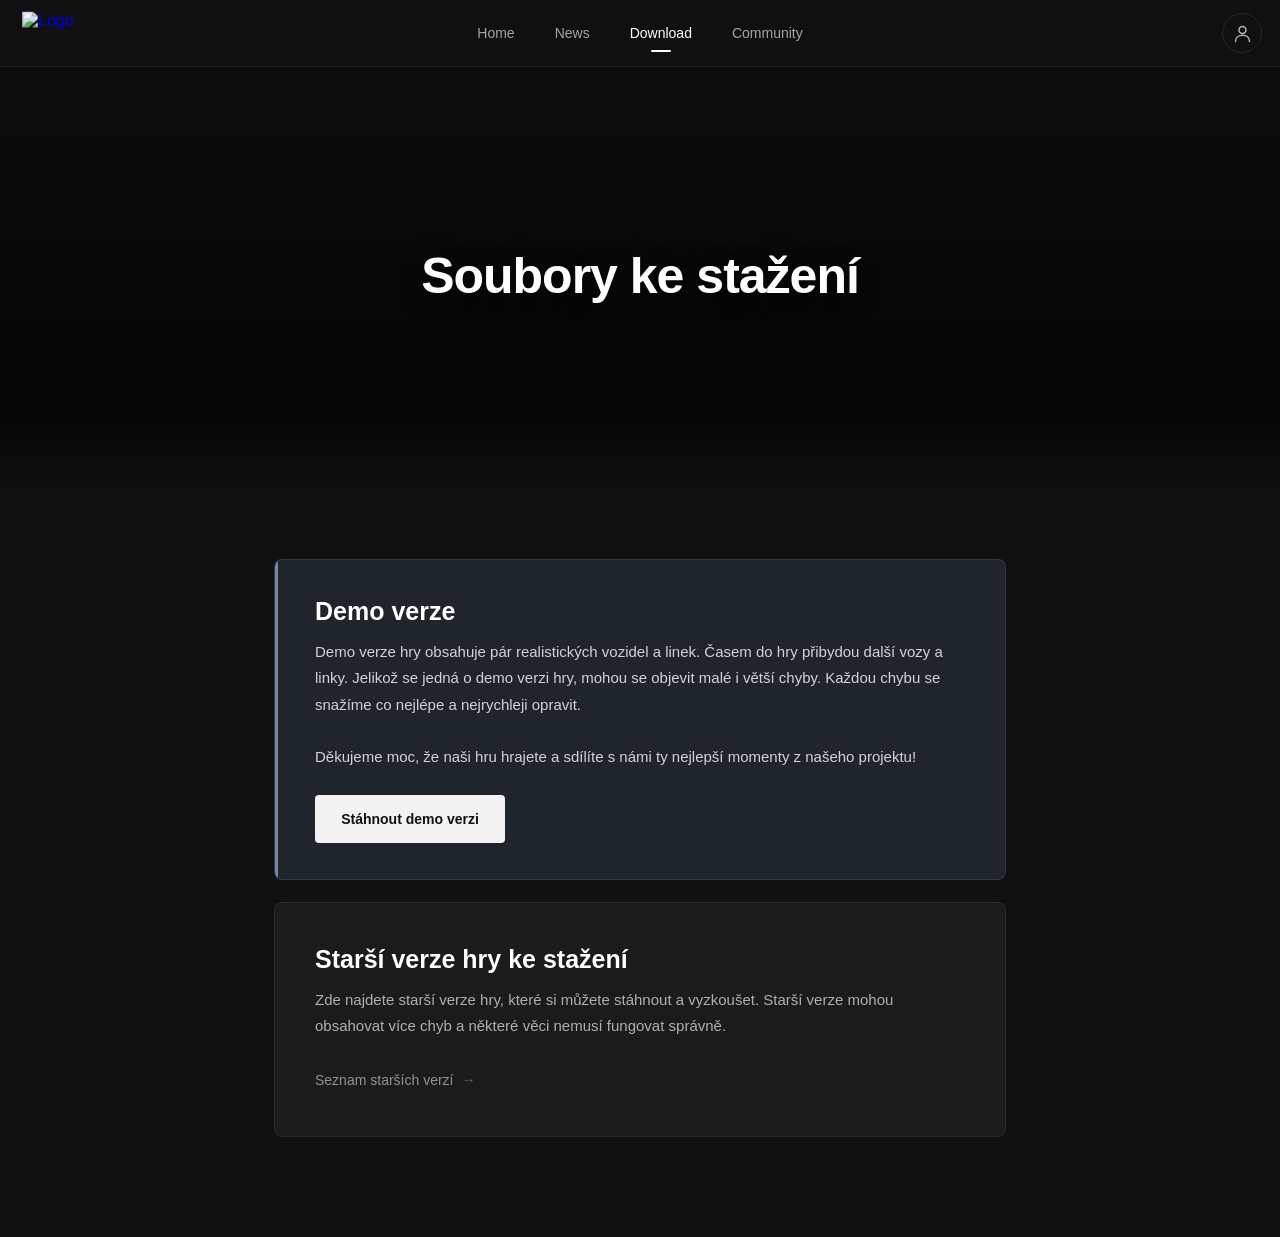
==== docs/download.html @ 1d2d1049 "Add files via upload" ====
<!DOCTYPE html>
<html lang="cs">

<head>
    <meta charset="utf-8">
    <meta name="viewport" content="width=device-width, initial-scale=1">
    <title>Projekt Ústí nad Labem</title>
    <link rel="icon" type="image/png"
        href="https://cdn.discordapp.com/attachments/1557803948122046544/1557803966648033431/Game_Ico_1024.png?ex=6ac92180&is=6ac7d000&hm=6626bfe038775195acc8d2022523e1ac6d77a51566b5e7437e8e13609e984b68&">
    <style>
        * {
            box-sizing: border-box;
            margin: 0;
            padding: 0
        }

        html {
            scroll-behavior: smooth
        }

        body {
            font-family: Arial, Helvetica, sans-serif;
            background: #101010;
            color: white
        }

        .horni-lista {
            position: fixed;
            top: 0;
            left: 0;
            width: 100%;
            height: 67px;
            background: rgba(18, 18, 18, .94);
            backdrop-filter: blur(12px);
            -webkit-backdrop-filter: blur(12px);
            border-bottom: 1px solid rgba(255, 255, 255, .07);
            z-index: 1000;
            display: flex;
            align-items: center;
            justify-content: center
        }

        .logo-link {
            position: absolute;
            left: 22px;
            top: 50%;
            transform: translateY(-50%);
            display: flex;
            align-items: center;
            text-decoration: none
        }

        .horni-lista-logo {
            display: block;
            height: 43px;
            width: auto;
            object-fit: contain;
            transition: opacity .2s ease
        }

        .logo-link:hover .horni-lista-logo {
            opacity: .82
        }

        .horni-lista-stred {
            height: 100%;
            display: flex;
            align-items: center;
            gap: 2px
        }

        .horni-lista-stred a {
            position: relative;
            height: 44px;
            padding: 0 19px;
            display: flex;
            align-items: center;
            color: rgba(255, 255, 255, .62);
            text-decoration: none;
            font-size: 14px;
            font-weight: 500;
            transition: color .2s ease
        }

        .horni-lista-stred a:hover {
            color: white
        }

        .horni-lista-stred a.aktivni {
            color: white
        }

        .horni-lista-stred a.aktivni::after {
            content: "";
            position: absolute;
            left: 50%;
            bottom: 3px;
            width: 20px;
            height: 2px;
            transform: translateX(-50%);
            background: white;
            border-radius: 10px
        }

        .horni-lista-prava {
            position: absolute;
            right: 18px;
            display: flex;
            align-items: center
        }

        .uzivatel {
            width: 40px;
            height: 40px;
            display: flex;
            align-items: center;
            justify-content: center;
            color: rgba(255, 255, 255, .68);
            border: 1px solid rgba(255, 255, 255, .09);
            border-radius: 50%;
            text-decoration: none;
            transition: .2s ease
        }

        .uzivatel:hover {
            color: white;
            background: rgba(255, 255, 255, .08);
            border-color: rgba(255, 255, 255, .16)
        }

        .uzivatel svg {
            width: 21px;
            height: 21px;
            stroke: currentColor;
            stroke-width: 1.8;
            stroke-linecap: round;
            stroke-linejoin: round
        }

        .download-uvod {
            position: relative;
            min-height: 56vh;
            padding: 150px 30px 90px;
            display: flex;
            align-items: center;
            justify-content: center;
            text-align: center;
            background-image: linear-gradient(to bottom, rgba(0, 0, 0, .18), rgba(0, 0, 0, .78)), url("https://cdn.discordapp.com/attachments/1371144623422046378/1556730214837526618/image.png?backend=b2&ex=6ac8853d&is=6ac733bd&hm=a319f641dd1078f2df25765bc0a416a3ec44e7e4371bd273ca0f329b09584c86&");
            background-size: cover;
            background-position: center
        }

        .download-uvod::after {
            content: "";
            position: absolute;
            left: 0;
            right: 0;
            bottom: 0;
            height: 100px;
            background: linear-gradient(to bottom, transparent, #101010);
            pointer-events: none
        }

        .download-uvod-obsah {
            position: relative;
            z-index: 1;
            max-width: 800px
        }

        .download-uvod h1 {
            margin-bottom: 12px;
            font-size: 50px;
            line-height: 1.1;
            font-weight: 600;
            letter-spacing: -1px;
            text-shadow: 0 4px 25px rgba(0, 0, 0, .45)
        }

        .download-cast {
            min-height: 600px;
            padding: 55px 30px 100px;
            background: #101010
        }

        .download-obsah {
            width: 60%;
            max-width: 1000px;
            margin: 0 auto
        }

        .download-karty {
            display: flex;
            flex-direction: column;
            gap: 22px
        }

        .download-karta {
            position: relative;
            width: 100%;
            min-height: 235px;
            padding: 36px 40px;
            display: flex;
            flex-direction: column;
            justify-content: center;
            align-items: flex-start;
            background: #1b1b1b;
            border: 1px solid rgba(255, 255, 255, .06);
            border-radius: 8px;
            overflow: hidden;
            transition: .2s ease
        }

        .download-karta:hover {
            transform: translateY(-2px);
            border-color: rgba(255, 255, 255, .12);
            background: #1e1e1e
        }

        .demo-karta {
            background: #20242b;
            border: 1px solid rgba(120, 150, 190, 0.18);
        }

        .demo-karta::before {
            content: "";
            position: absolute;
            left: 0;
            top: 0;
            width: 3px;
            height: 100%;
            background: #7187a5;
        }

        .demo-karta:hover {
            background: #232830;
            border-color: rgba(120, 150, 190, 0.25);
        }

        .download-karta h2 {
            margin-bottom: 13px;
            font-size: 25px;
            line-height: 1.2;
            font-weight: 600;
            color: white
        }

        .download-karta p {
            max-width: 700px;
            margin-bottom: 25px;
            font-size: 15px;
            line-height: 1.75;
            color: rgba(255, 255, 255, .65)
        }

        .demo-karta p {
            color: rgba(255, 255, 255, .8)
        }

        .download-tlacitko {
            width: 190px;
            height: 48px;
            display: flex;
            align-items: center;
            justify-content: center;
            background: #f2f2f2;
            color: #111;
            border-radius: 4px;
            text-decoration: none;
            font-size: 14px;
            font-weight: 600;
            transition: .2s ease
        }

        .download-tlacitko:hover {
            background: white;
            transform: translateY(-1px);
            box-shadow: 0 7px 20px rgba(0, 0, 0, .25)
        }

        .starsi-verze {
            display: inline-flex;
            align-items: center;
            color: rgba(255, 255, 255, .52);
            font-size: 14px;
            font-weight: 500;
            text-decoration: none;
            padding: 8px 0;
            transition: .2s ease
        }

        .starsi-verze::after {
            content: "→";
            margin-left: 8px;
            color: rgba(255, 255, 255, .35);
            transition: .2s ease
        }

        .starsi-verze:hover {
            color: white;
            padding-left: 4px
        }

        .starsi-verze:hover::after {
            color: white;
            transform: translateX(3px)
        }

        @media(max-width:900px) {
            .download-obsah {
                width: 80%
            }
        }

        @media(max-width:700px) {
            .logo-link {
                left: 12px
            }

            .horni-lista-logo {
                height: 37px
            }

            .horni-lista-stred {
                gap: 0
            }

            .horni-lista-stred a {
                padding: 0 8px;
                font-size: 12px
            }

            .horni-lista-prava {
                right: 7px
            }

            .uzivatel {
                width: 38px;
                height: 38px
            }

            .download-uvod {
                min-height: 50vh;
                padding: 130px 20px 80px
            }

            .download-uvod h1 {
                font-size: 36px
            }

            .download-cast {
                padding: 45px 20px 70px
            }

            .download-obsah {
                width: 100%
            }

            .download-karta {
                min-height: 0;
                padding: 30px;
                border-radius: 7px
            }

            .download-karta h2 {
                font-size: 22px
            }

            .download-karta p {
                font-size: 14px
            }
        }

        @media(max-width:480px) {
            .horni-lista-stred a {
                padding: 0 5px;
                font-size: 11px
            }

            .logo-link {
                left: 8px
            }

            .horni-lista-logo {
                max-width: 105px;
                height: auto
            }

            .download-uvod h1 {
                font-size: 32px
            }

            .download-karta {
                padding: 25px
            }

            .download-tlacitko {
                width: 100%
            }
        }
    </style>
</head>

<body>
    <nav class="horni-lista">
        <a href="index.html" class="logo-link"><img
                src="https://cdn.discordapp.com/attachments/1557803948122046544/1557803966992224276/Game_ico_1024_Wide.png?ex=6ac92180&is=6ac7d000&hm=03d49eb0b76ee44d15aa48155017df02f421fd66dfb8e89719f6da089a463aa6&"
                alt="Logo" class="horni-lista-logo"></a>
        <div class="horni-lista-stred">
            <a href="index.html">Home</a>
            <a href="#">News</a>
            <a href="download.html" class="aktivni">Download</a>
            <a href="#">Community</a>
        </div>
        <div class="horni-lista-prava">
            <a href="login.html" class="uzivatel">
                <svg viewBox="0 0 24 24" fill="none">
                    <circle cx="12" cy="8" r="4"></circle>
                    <path d="M4 21c0-4.4 3.6-7 8-7s8 2.6 8 7"></path>
                </svg>
            </a>
        </div>
    </nav>
    <main>
        <section class="download-uvod">
            <div class="download-uvod-obsah">
                <h1>Soubory ke stažení</h1>
            </div>
        </section>
        <section class="download-cast">
            <div class="download-obsah">
                <div class="download-karty">
                    <div class="download-karta demo-karta">
                        <h2>Demo verze</h2>
                        <p>Demo verze hry obsahuje pár realistických vozidel a linek. Časem do hry přibydou další vozy a
                            linky. Jelikož se jedná o demo verzi hry, mohou se objevit malé i větší chyby. Každou chybu
                            se snažíme co nejlépe a nejrychleji opravit.<br><br>Děkujeme moc, že naši hru hrajete a
                            sdílíte s námi ty nejlepší momenty z našeho projektu!</p>
                        <a href="#" class="download-tlacitko">Stáhnout demo verzi</a>
                    </div>
                    <div class="download-karta">
                        <h2>Starší verze hry ke stažení</h2>
                        <p>Zde najdete starší verze hry, které si můžete stáhnout a vyzkoušet. Starší verze mohou
                            obsahovat více chyb a některé věci nemusí fungovat správně.</p>
                        <a href="old_versions.html" class="starsi-verze">Seznam starších verzí</a>
                    </div>
                </div>
            </div>
        </section>
    </main>
</body>

</html>
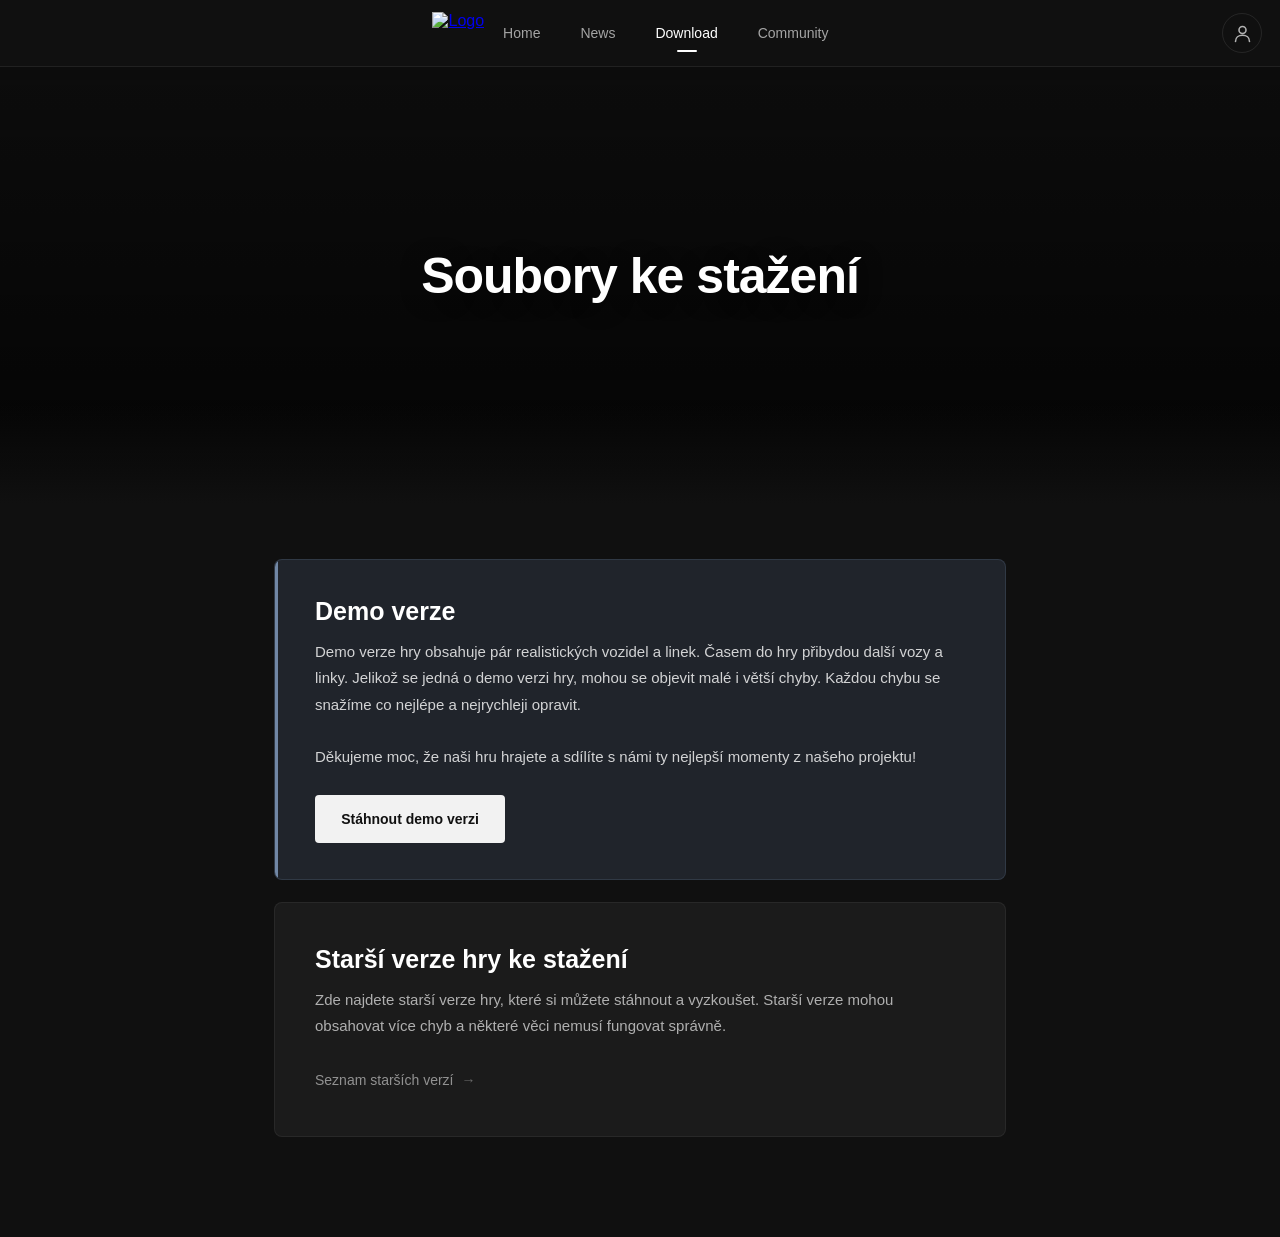
==== commit d8849a77: "Update download.html" ====
--- a/docs/download.html
+++ b/docs/download.html
@@ -145,7 +145,7 @@
             align-items: center;
             justify-content: center;
             text-align: center;
-            background-image: linear-gradient(to bottom, rgba(0, 0, 0, .18), rgba(0, 0, 0, .78)), url("https://cdn.discordapp.com/attachments/1371144623422046378/1556730214837526618/image.png?backend=b2&ex=6ac8853d&is=6ac733bd&hm=a319f641dd1078f2df25765bc0a416a3ec44e7e4371bd273ca0f329b09584c86&");
+            background-image: linear-gradient(to bottom, rgba(0, 0, 0, .18), rgba(0, 0, 0, .78)), url("https://github.com/GoodKubiceek/UstiNadLabem/blob/main/Nahled1.png?raw=true");
             background-size: cover;
             background-position: center
         }
@@ -312,11 +312,11 @@
         }
 
         @media(max-width:700px) {
-            .logo-link {
+            .-link {
                 left: 12px
             }
 
-            .horni-lista-logo {
+            .horni-lista- {
                 height: 37px
             }
 
@@ -376,11 +376,11 @@
                 font-size: 11px
             }
 
-            .logo-link {
+            .-link {
                 left: 8px
             }
 
-            .horni-lista-logo {
+            .horni-lista- {
                 max-width: 105px;
                 height: auto
             }
@@ -402,8 +402,8 @@
 
 <body>
     <nav class="horni-lista">
-        <a href="index.html" class="logo-link"><img
-                src="https://cdn.discordapp.com/attachments/1557803948122046544/1557803966992224276/Game_ico_1024_Wide.png?ex=6ac92180&is=6ac7d000&hm=03d49eb0b76ee44d15aa48155017df02f421fd66dfb8e89719f6da089a463aa6&"
+        <a href="index.html" class="-link"><img
+                src="https://github.com/GoodKubiceek/UstiNadLabem/blob/main/Game_ico_1024_Wide.png?raw=true"
                 alt="Logo" class="horni-lista-logo"></a>
         <div class="horni-lista-stred">
             <a href="index.html">Home</a>
@@ -435,7 +435,7 @@
                             linky. Jelikož se jedná o demo verzi hry, mohou se objevit malé i větší chyby. Každou chybu
                             se snažíme co nejlépe a nejrychleji opravit.<br><br>Děkujeme moc, že naši hru hrajete a
                             sdílíte s námi ty nejlepší momenty z našeho projektu!</p>
-                        <a href="#" class="download-tlacitko">Stáhnout demo verzi</a>
+                        <a href="https://github.com/GoodKubiceek/UstiNadLabem/releases/download/Demo-Version/ProjektUnL_v0.0.1.zip" class="download-tlacitko">Stáhnout demo verzi</a>
                     </div>
                     <div class="download-karta">
                         <h2>Starší verze hry ke stažení</h2>
@@ -449,4 +449,4 @@
     </main>
 </body>
 
-</html>+</html>
